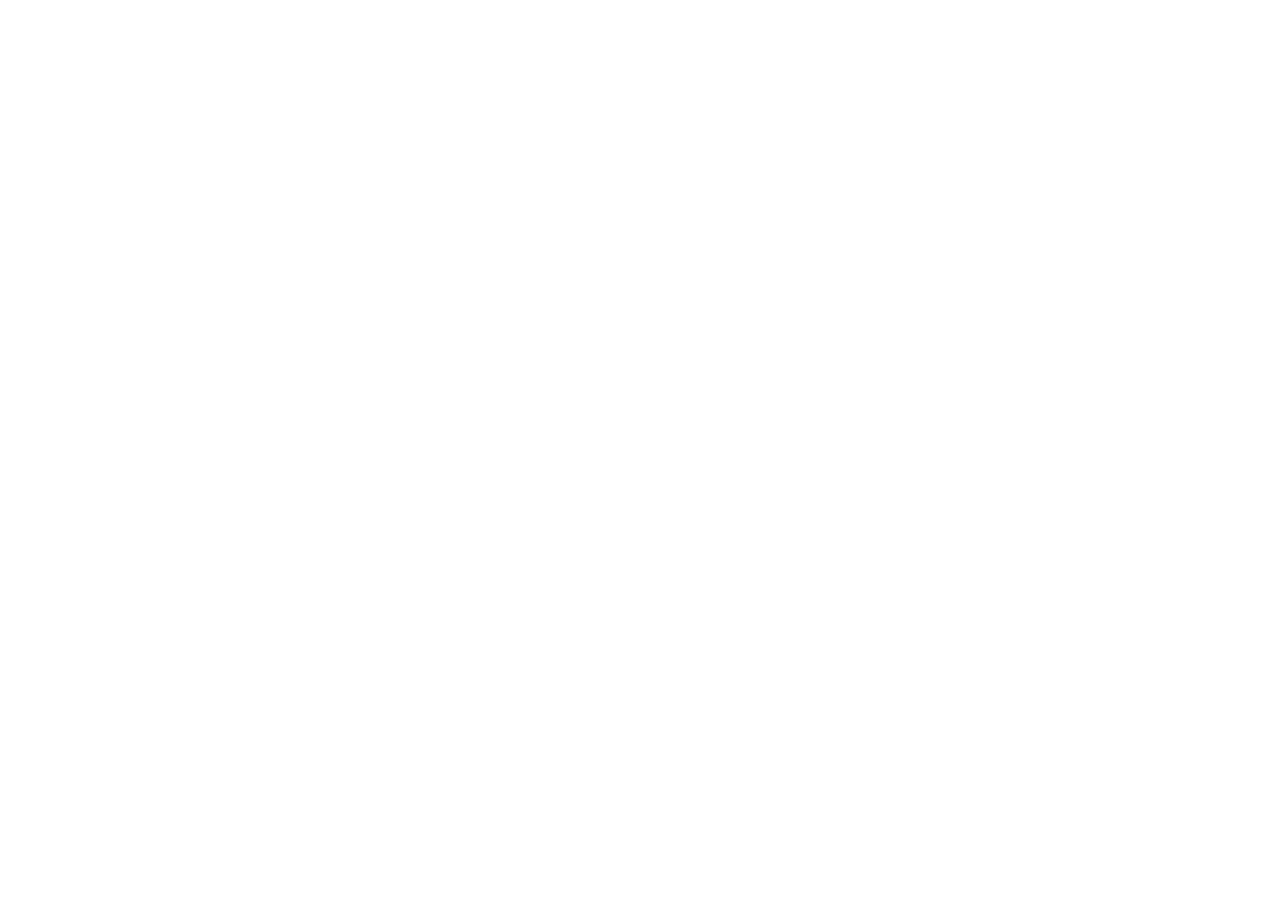
==== index.html @ 73beca51 "first commit" ====
<!DOCTYPE html>
<html lang="en">
<head>
    <meta charset="UTF-8">
    <meta name="viewport" content="width=device-width, initial-scale=1.0">
    <title>Document</title>
</head>
<body>
    
</body>
</html>
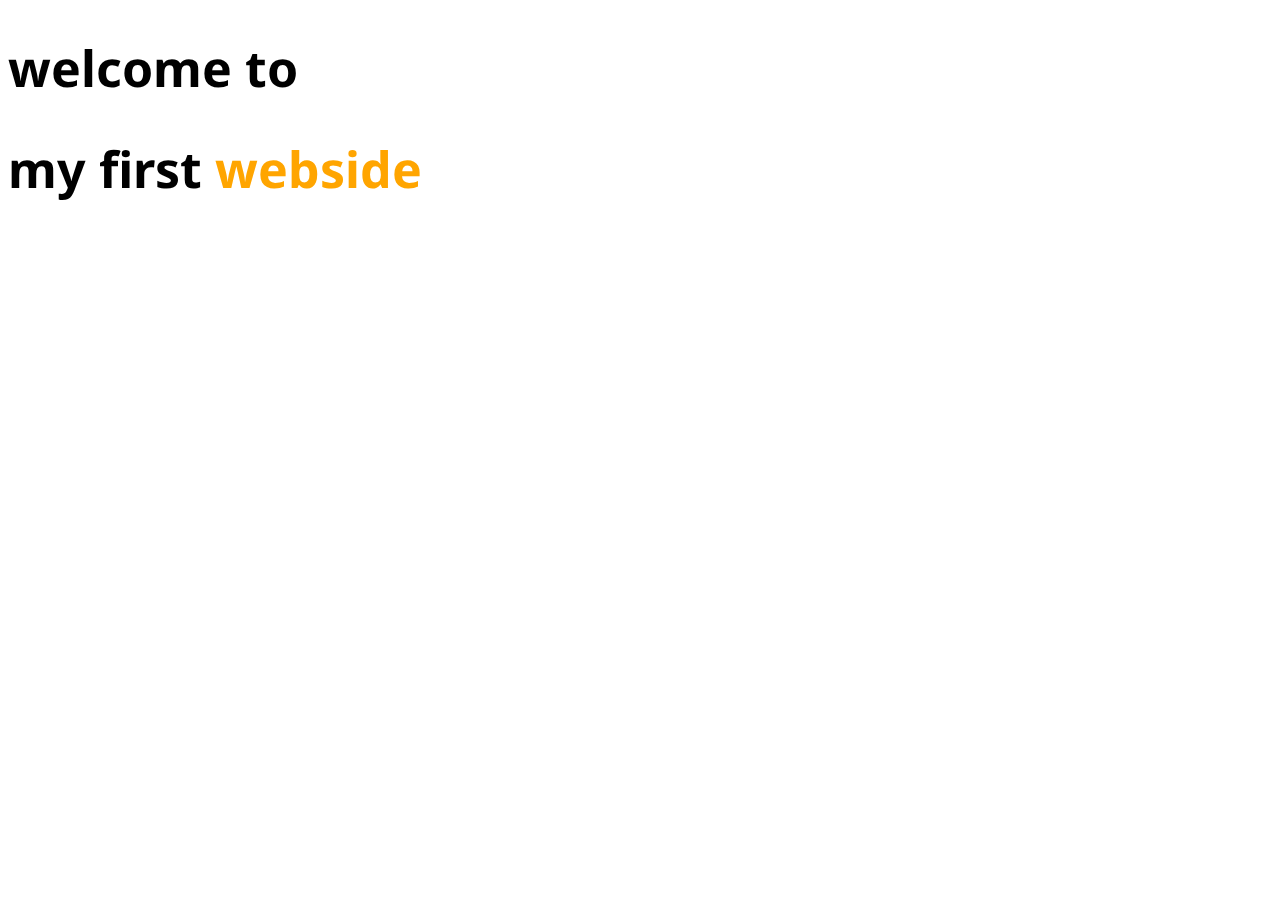
==== commit 05fcb698: "3rdcommit" ====
--- a/index.html
+++ b/index.html
@@ -3,9 +3,14 @@
 <head>
     <meta charset="UTF-8">
     <meta name="viewport" content="width=device-width, initial-scale=1.0">
-    <title>Document</title>
+    <title>rafehs websire</title>
+    <style>
+        @import url('https://fonts.googleapis.com/css2?family=Noto+Sans:ital,wght@0,100..900;1,100..900&display=swap');
+        </style>
+    <link rel="stylesheet" href="style.css">
 </head>
 <body>
-    
+    <h1>welcome to </h1>
+    <h1>my first <span class="first-class">webside</span></h1>
 </body>
 </html>--- a/style.css
+++ b/style.css
@@ -0,0 +1,12 @@
+body{
+    font-family: "Noto Sans", sans-serif;
+  
+  }
+
+h1{
+    font-size:50px;
+}
+.first-class{
+    color: orange;
+    
+}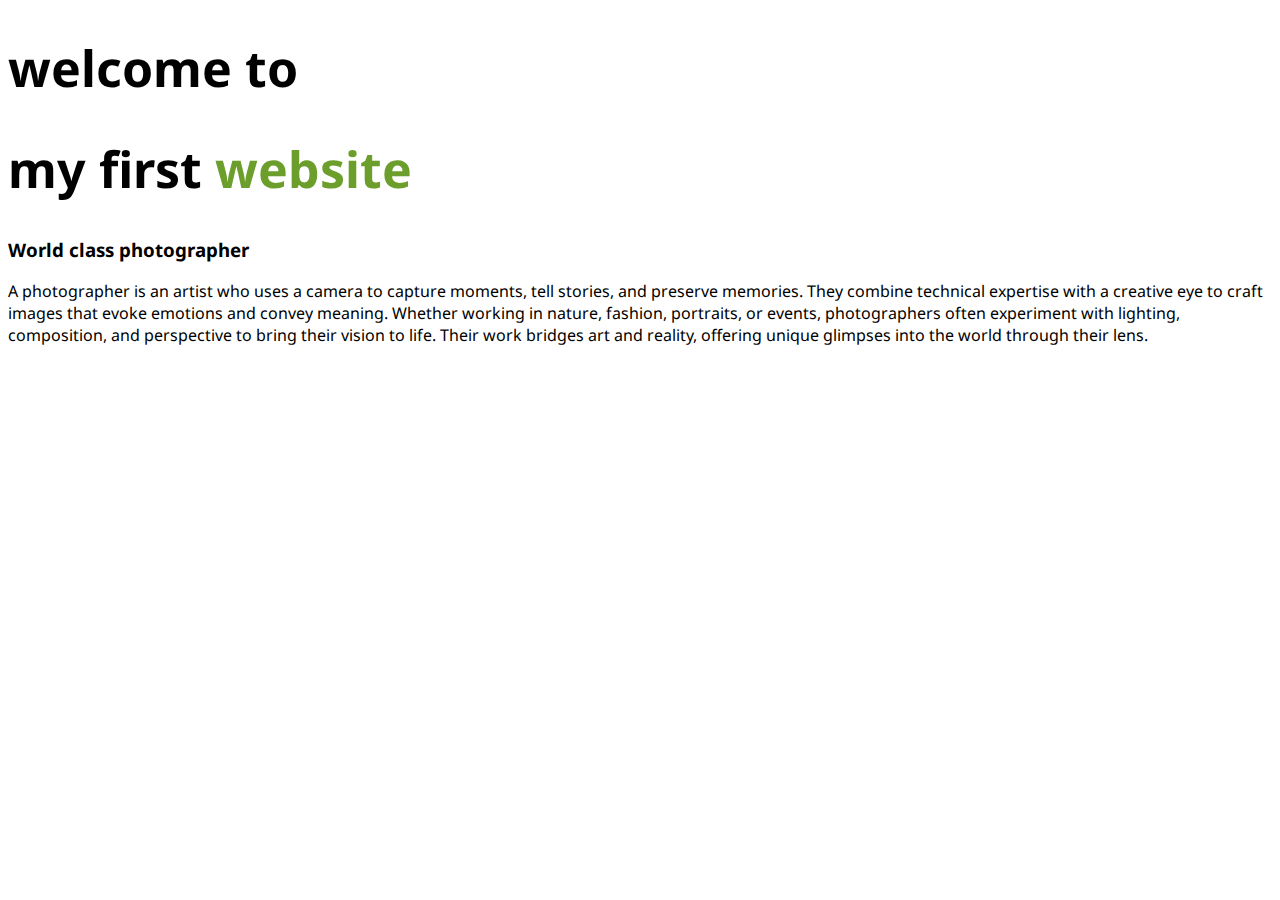
==== commit 35d6a41a: "4th commmit" ====
--- a/index.html
+++ b/index.html
@@ -4,13 +4,15 @@
     <meta charset="UTF-8">
     <meta name="viewport" content="width=device-width, initial-scale=1.0">
     <title>rafehs websire</title>
-    <style>
-        @import url('https://fonts.googleapis.com/css2?family=Noto+Sans:ital,wght@0,100..900;1,100..900&display=swap');
-        </style>
+    <style>@import url('https://fonts.googleapis.com/css2?family=Noto+Sans:ital,wght@0,100..900;1,100..900&display=swap'); </style>
     <link rel="stylesheet" href="style.css">
 </head>
 <body>
     <h1>welcome to </h1>
-    <h1>my first <span class="first-class">webside</span></h1>
+    <h1>my first <span class="first-class">website</span></h1>
+    <h3>World class photographer</h3>
+    <p>A photographer is an artist who uses a camera to capture moments, tell stories, and preserve memories. They combine technical expertise with a creative eye to craft images that evoke emotions and convey meaning. Whether working in nature, fashion, portraits, or events, photographers often experiment with lighting, composition, and perspective to bring their vision to life. Their work bridges art and reality, offering unique glimpses into the world through their lens.
+
+    </p>
 </body>
 </html>--- a/style.css
+++ b/style.css
@@ -7,6 +7,6 @@
     font-size:50px;
 }
 .first-class{
-    color: orange;
+    color: rgb(108, 158, 43);
     
 }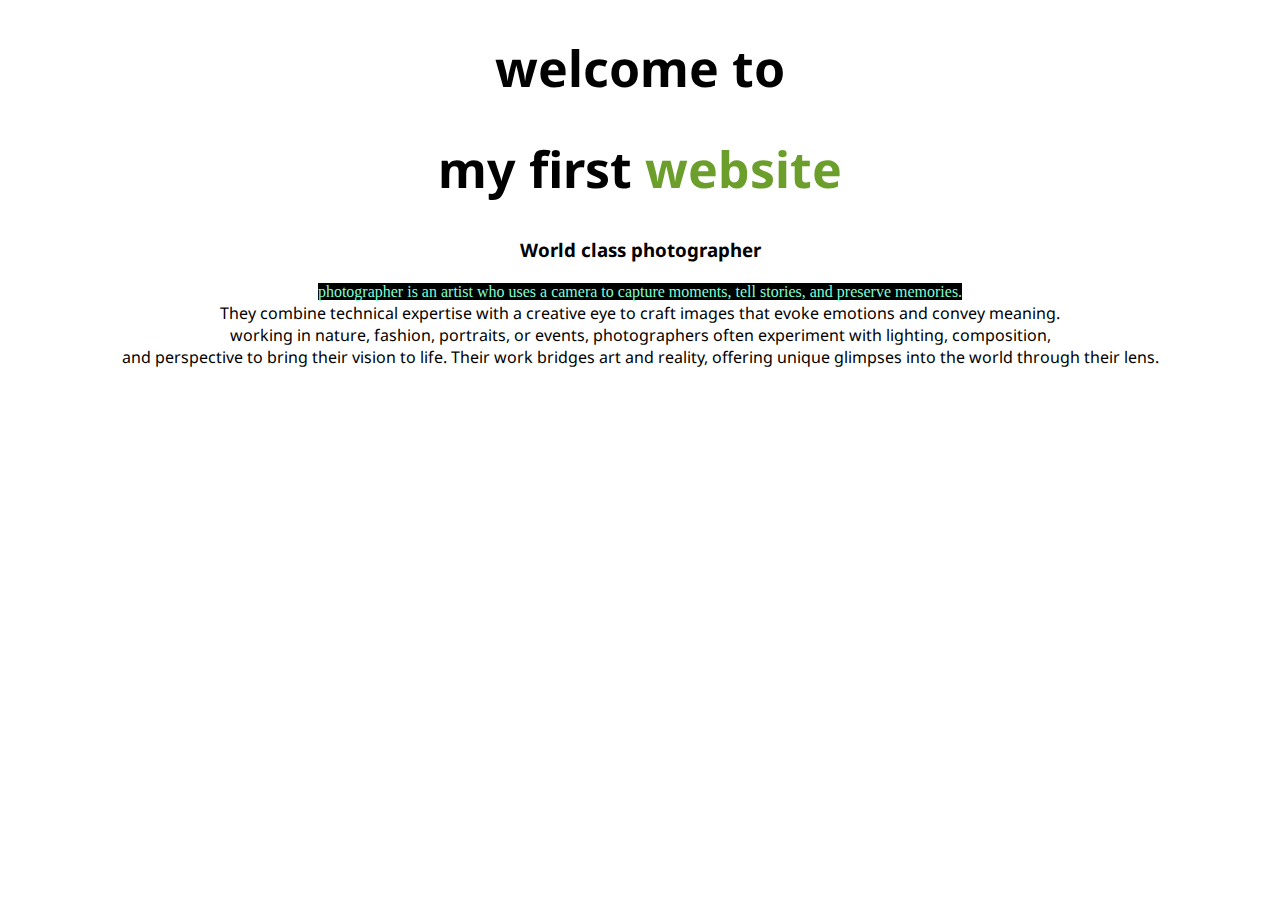
==== commit 24beee53: "13/3/25;5:34" ====
--- a/index.html
+++ b/index.html
@@ -11,7 +11,8 @@
     <h1>welcome to </h1>
     <h1>my first <span class="first-class">website</span></h1>
     <h3>World class photographer</h3>
-    <p>A photographer is an artist who uses a camera to capture moments, tell stories, and preserve memories. They combine technical expertise with a creative eye to craft images that evoke emotions and convey meaning. Whether working in nature, fashion, portraits, or events, photographers often experiment with lighting, composition, and perspective to bring their vision to life. Their work bridges art and reality, offering unique glimpses into the world through their lens.
+    <p><span class="para"> photographer is an artist who uses a camera to capture moments, tell stories, and preserve memories.</span><br>
+         They combine technical expertise with a creative eye to craft images that evoke emotions and convey meaning. <br> working in nature, fashion, portraits, or events, photographers often experiment with lighting, composition,<br> and perspective to bring their vision to life. Their work bridges art and reality, offering unique glimpses into the world through their lens.
 
     </p>
 </body>
--- a/style.css
+++ b/style.css
@@ -5,8 +5,23 @@
 
 h1{
     font-size:50px;
+    text-align: center;
 }
 .first-class{
     color: rgb(108, 158, 43);
+    text-align: center;
     
+}
+h3{
+    text-align: center;
+}
+.para{
+    color: aquamarine;
+    background-color: black;
+    size: 50opx;
+    font-family: 'Times New Roman', Times, serif ;
+    text-align: center;
+}
+p{
+    text-align: center;
 }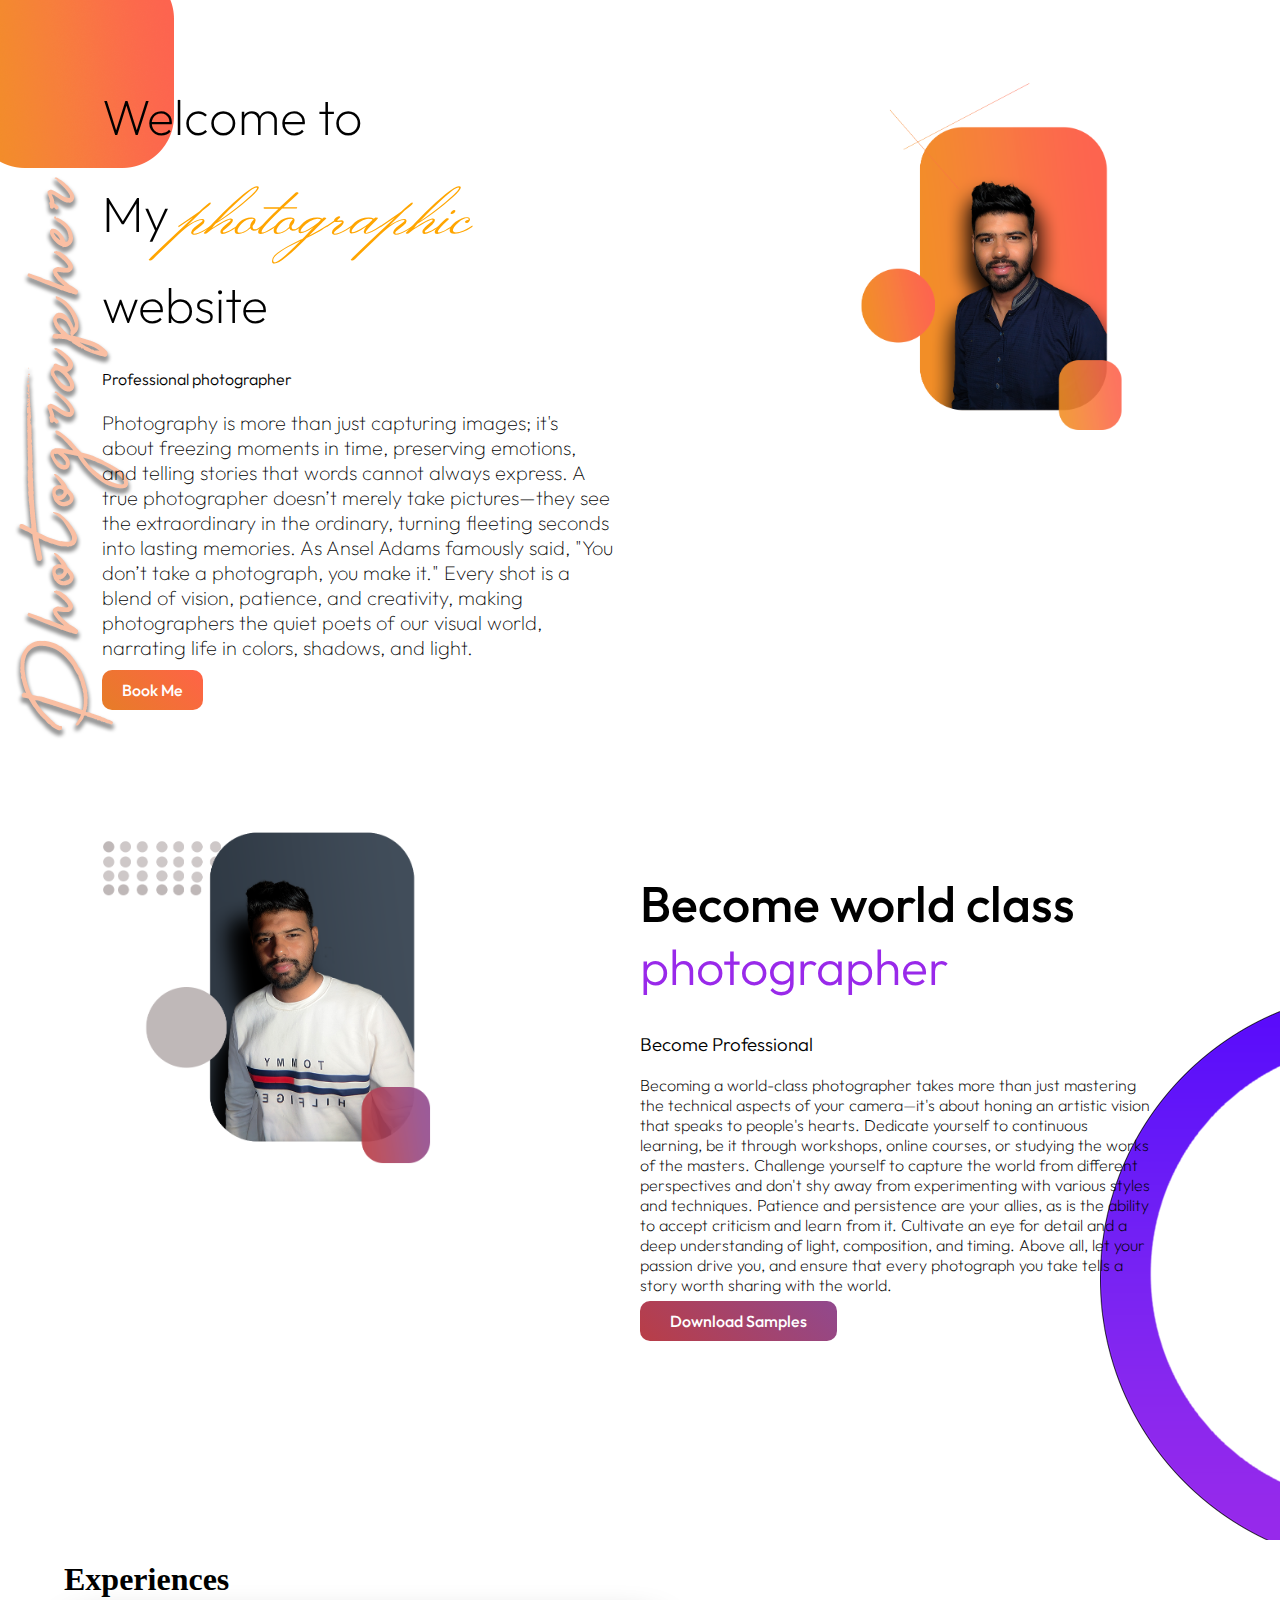
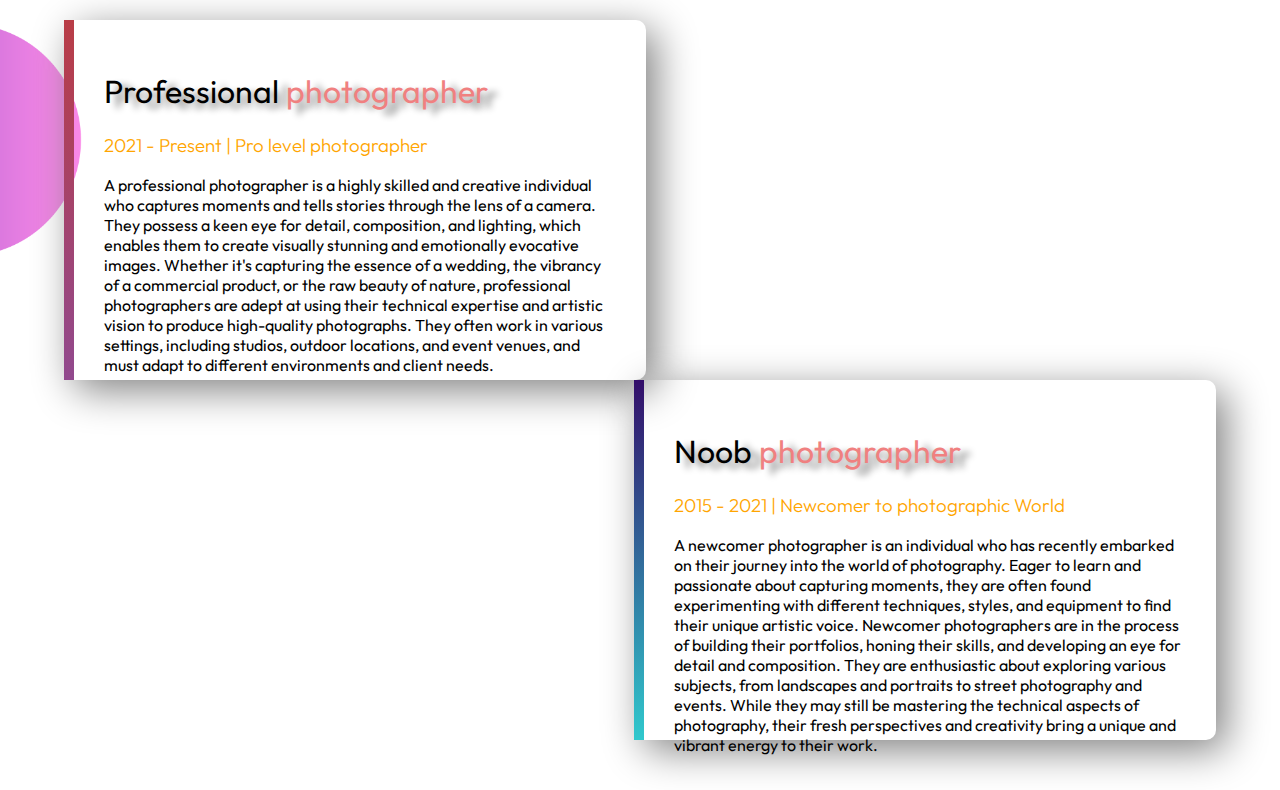
==== commit 482c32db: "5:04" ====
--- a/index.html
+++ b/index.html
@@ -1,19 +1,73 @@
-<!DOCTYPE html>
-<html lang="en">
-<head>
+ <!DOCTYPE html>
+ <html lang="en">
+ <head>
     <meta charset="UTF-8">
     <meta name="viewport" content="width=device-width, initial-scale=1.0">
-    <title>rafehs websire</title>
-    <style>@import url('https://fonts.googleapis.com/css2?family=Noto+Sans:ital,wght@0,100..900;1,100..900&display=swap'); </style>
-    <link rel="stylesheet" href="style.css">
-</head>
-<body>
-    <h1>welcome to </h1>
-    <h1>my first <span class="first-class">website</span></h1>
-    <h3>World class photographer</h3>
-    <p><span class="para"> photographer is an artist who uses a camera to capture moments, tell stories, and preserve memories.</span><br>
-         They combine technical expertise with a creative eye to craft images that evoke emotions and convey meaning. <br> working in nature, fashion, portraits, or events, photographers often experiment with lighting, composition,<br> and perspective to bring their vision to life. Their work bridges art and reality, offering unique glimpses into the world through their lens.
+    <link rel="preconnect" href="https://fonts.googleapis.com">
+<link rel="preconnect" href="https://fonts.gstatic.com" crossorigin>
+<link href="https://fonts.googleapis.com/css2?family=Outfit:wght@100..900&display=swap" rel="stylesheet">
+<link rel="preconnect" href="https://fonts.googleapis.com">
+<link rel="preconnect" href="https://fonts.gstatic.com" crossorigin>
+<link rel="preconnect" href="https://fonts.googleapis.com">
+<link rel="preconnect" href="https://fonts.gstatic.com" crossorigin>
+<link href="https://fonts.googleapis.com/css2?family=Monsieur+La+Doulaise&family=Noto+Sans:ital,wght@0,100..900;1,100..900&display=swap" rel="stylesheet">
+    <link rel="stylesheet" href="mywebstyle.css">
+    <title>Portfolio</title>
+ </head>
+ <body>
+    <section class="banner">
+    <div class="div1">
+            <H1 class="h1">Welcome to <br> My <span class="newclass">photographic</span> website</H1>
+            <h4 class="h4">Professional photographer</h4>
+        <p class="p1">Photography is more than just capturing images; it's about freezing moments in time, preserving emotions, and telling stories that words cannot always express. A true photographer doesn’t merely take pictures—they see the extraordinary in the ordinary, turning fleeting seconds into lasting memories. As Ansel Adams famously said, "You don’t take a photograph, you make it." Every shot is a blend of vision, patience, and creativity, making photographers the quiet poets of our visual world, narrating life in colors, shadows, and light.</p>
 
-    </p>
-</body>
-</html>+        <a class="hirebutton" target="_blank" href="https://www.linkedin.com/in/abdur-rafeh-b63548291/">Book Me</a>
+
+    </div>
+    
+    <div class="div1">
+
+        <img src="images1/portfolio 2.png" alt="">
+
+    </div>
+
+</section>
+<section class="sec2">
+    <div class="div2">
+        <h1 class="h2">Become world class <span class="high2">photographer</span> </h1>
+        <h3 class="sec2h3">Become Professional</h3>
+        
+        <p class="p2">Becoming a world-class photographer takes more than just mastering the technical aspects of your camera—it's about honing an artistic vision that speaks to people's hearts. Dedicate yourself to continuous learning, be it through workshops, online courses, or studying the works of the masters. Challenge yourself to capture the world from different perspectives and don't shy away from experimenting with various styles and techniques. Patience and persistence are your allies, as is the ability to accept criticism and learn from it. Cultivate an eye for detail and a deep understanding of light, composition, and timing. Above all, let your passion drive you, and ensure that every photograph you take tells a story worth sharing with the world. </p>
+        
+        <a class="bttn2" target="_blank" href="https://github.com/abdurrafeh2003">Download Samples</a>
+
+    </div>
+
+    <div class="div2">
+        <img src="images1/portfolio 3v2.png" alt="">
+    </div>
+
+    
+
+</section>
+<h1 class="exp-up">Experiences</h1>
+<section class="exp">
+    <div id="pro-id" class="pro box-shadow">
+        <h1 class="h3">Professional <span class="photo">photographer</span></h1>
+        <h3 class="prohigh ">2021 - Present | Pro level photographer</h3>
+        <p>
+            A professional photographer is a highly skilled and creative individual who captures moments and tells stories through the lens of a camera. They possess a keen eye for detail, composition, and lighting, which enables them to create visually stunning and emotionally evocative images. Whether it's capturing the essence of a wedding, the vibrancy of a commercial product, or the raw beauty of nature, professional photographers are adept at using their technical expertise and artistic vision to produce high-quality photographs. They often work in various settings, including studios, outdoor locations, and event venues, and must adapt to different environments and client needs.
+        </p>
+
+    </div>
+    <div id="noob-id" class="noob box-shadow">
+        <h1 class="h3">Noob <span class="photo">photographer</span></h1>
+        <h3 class="noobhigh ">2015 - 2021 | Newcomer to photographic World</h3>
+        <p>
+            A newcomer photographer is an individual who has recently embarked on their journey into the world of photography. Eager to learn and passionate about capturing moments, they are often found experimenting with different techniques, styles, and equipment to find their unique artistic voice. Newcomer photographers are in the process of building their portfolios, honing their skills, and developing an eye for detail and composition. They are enthusiastic about exploring various subjects, from landscapes and portraits to street photography and events. While they may still be mastering the technical aspects of photography, their fresh perspectives and creativity bring a unique and vibrant energy to their work. 
+        </p>
+    </div>
+
+</section>
+ </body>
+ </html>--- a/mywebstyle.css
+++ b/mywebstyle.css
@@ -0,0 +1,157 @@
+
+.newclass{
+    font-family: "Monsieur La Doulaise", cursive;
+    color: orange;
+    font-weight: 400;
+    font-size: 80px;
+}
+.h1{
+    font-weight: 200;
+    font-size: 50px;
+    font-family: "Outfit", sans-serif;
+}
+.div1{
+    font-family: "Outfit", sans-serif;
+    width: 40%;
+    float: left;
+    margin-left: 5%;
+    padding-left: 3%;
+    margin-top: 4%;
+    font-weight: 150;
+}
+.div1 img{
+    width: 70%;
+    float: right;
+    margin-right: 20%;
+    
+   
+}
+.h4{
+    font-weight: 300;
+}
+.banner{
+    background-image: url("images1/bg1.png");
+    background-repeat: no-repeat;
+    
+}
+section{
+    height: 750px;
+    padding-bottom: 20px;
+}
+body{
+    margin: 0%;
+}
+.div1 p{
+    font-size: 20px;
+}
+.hirebutton{
+    text-decoration: none;
+    background-image: linear-gradient(45deg, rgb(230, 125, 39), tomato);
+    padding: 10px 20px;
+    border-radius: 10px;
+    color: white;
+    font-weight: 500;
+
+}
+
+
+
+
+.div2{
+    padding-right: 2%;
+    float:right ;
+    width: 40%;
+    margin-right: 8%;
+    font-family: "Outfit", sans-serif;
+    font-weight: 200;
+    
+}
+.high2{
+    color: rgb(153, 41, 234);
+    font-weight: 300;
+}
+.h2{
+    margin-top: 20%;
+    font-size: 50px;
+    font-weight: 500;
+}
+.sec2h3{
+    font-weight: 300;
+}
+
+.div2 img{
+    float: left;
+    width: 70%;
+    margin-left: 15%;
+}
+.bttn2{
+    text-decoration: none;
+    background-image: linear-gradient(45deg, rgb(185, 61, 70), rgb(145,73,142));
+    padding: 10px 30px;
+    border-radius: 10px;
+    color: white;
+    font-weight: 500;
+}
+.sec2{
+    background-image: url(images1/bg3.png);
+    background-position: right;
+    background-repeat: no-repeat;
+    
+}
+.pro{
+    font-family: "Outfit", sans-serif;
+    width: 40%;
+    float: left;
+    margin-left: 5%;
+}
+.noob{
+    font-family: "Outfit", sans-serif;
+    float: right;
+    width: 40%;
+    margin-right: 5%;
+}
+.prohigh{
+    color: orange;
+    font-weight: 300;
+}
+.noobhigh{
+    color: orange;
+    font-weight: 300;
+}
+.box-shadow{
+    box-shadow: 10px 10px 40px gray;
+    height: 40%;
+    padding: 30px;
+    border-radius: 10px;
+    
+}
+.h3{
+    font-weight: 400 ;
+    stroke: 5px black;
+    text-shadow: 10px 5px 7px gray;
+}
+.photo{
+    color : lightcoral;
+}
+.exp-up{
+    margin-left: 5%;
+    font-family: serif;
+}
+.exp{
+    background-image: url(images1/BG4.png);
+    background-repeat: no-repeat;
+    background-position: 0px -30px;
+    background-size: 25%;
+}
+#pro-id{
+    border-left: 10px solid  ;
+    border-image: linear-gradient(180deg, rgb(185, 61, 70), rgb(145,73,142));;
+    border-image-slice: 1;
+    border-radius: 10px;
+}
+#noob-id{
+    border-left: 10px solid  ;
+    border-image: linear-gradient(180deg, rgb(51, 13, 105), rgb(48,201,205));;
+    border-image-slice: 1;
+    border-radius: 10px;
+}
